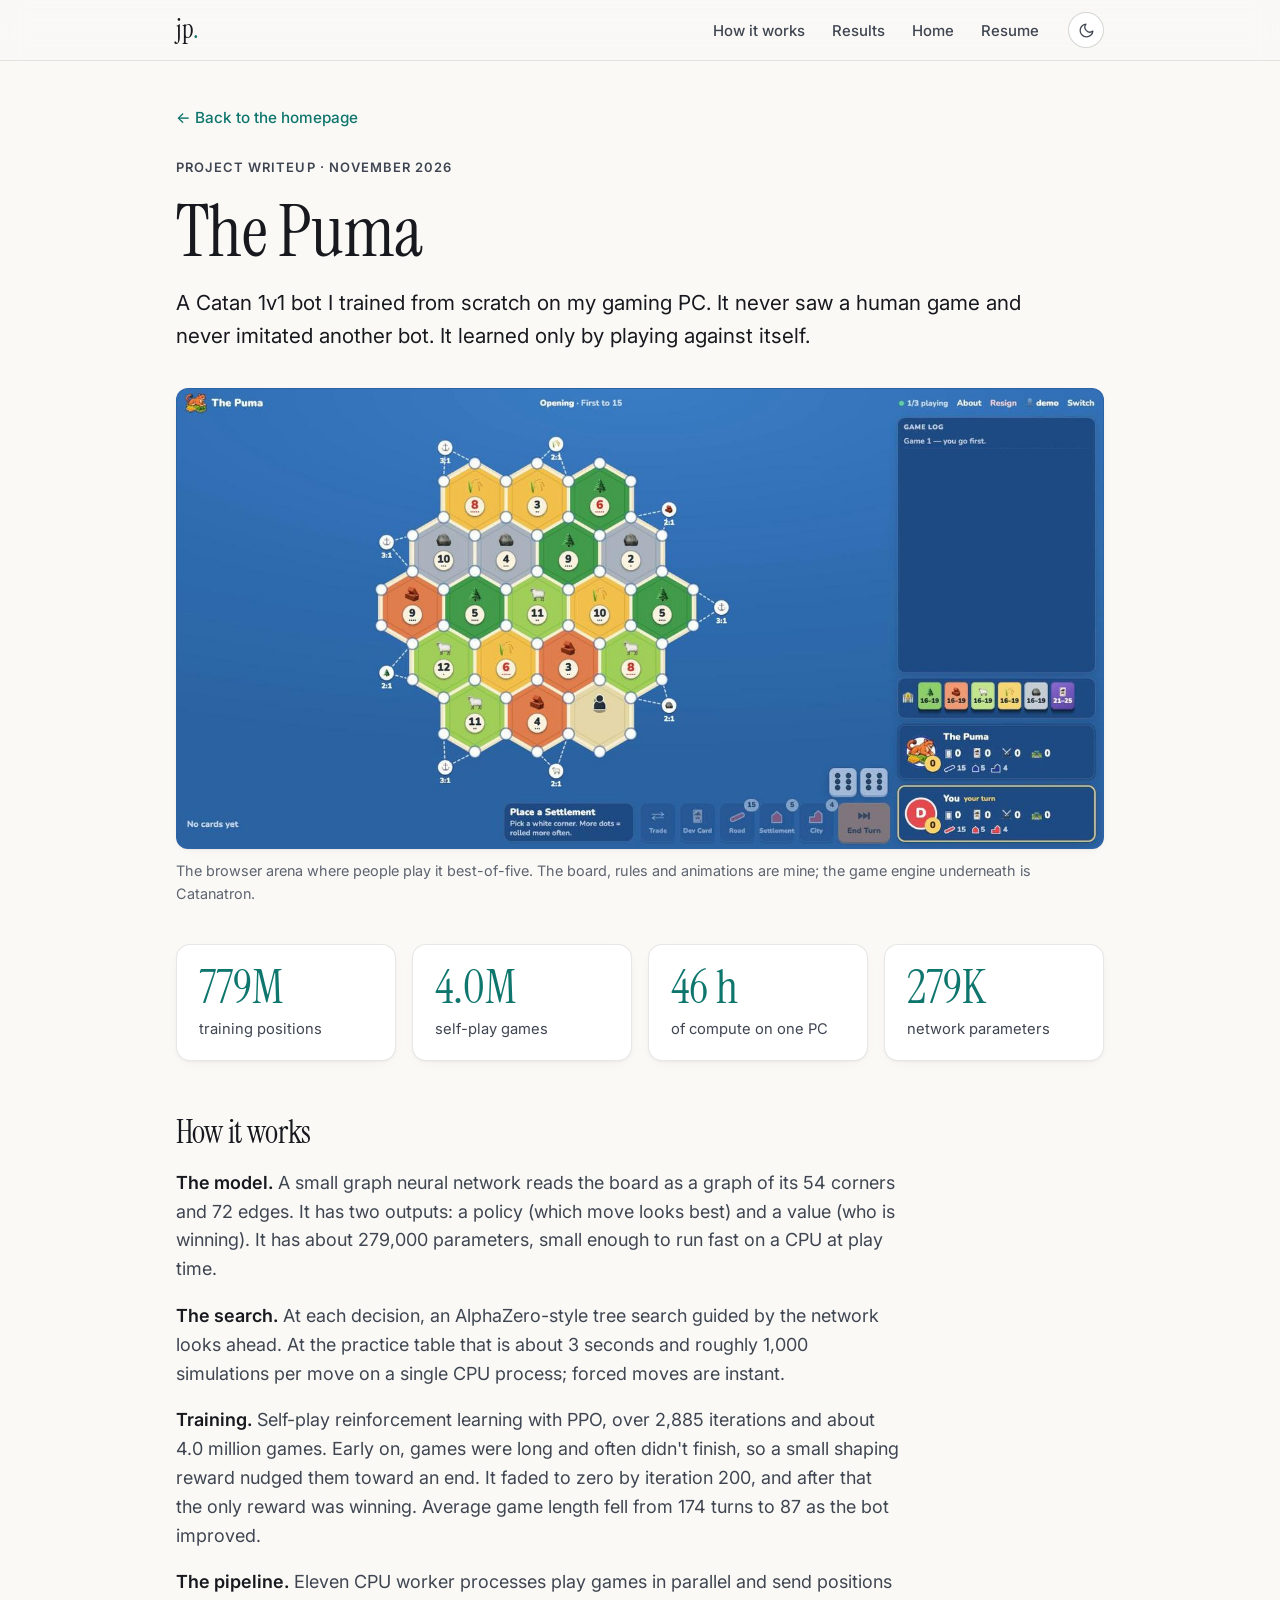
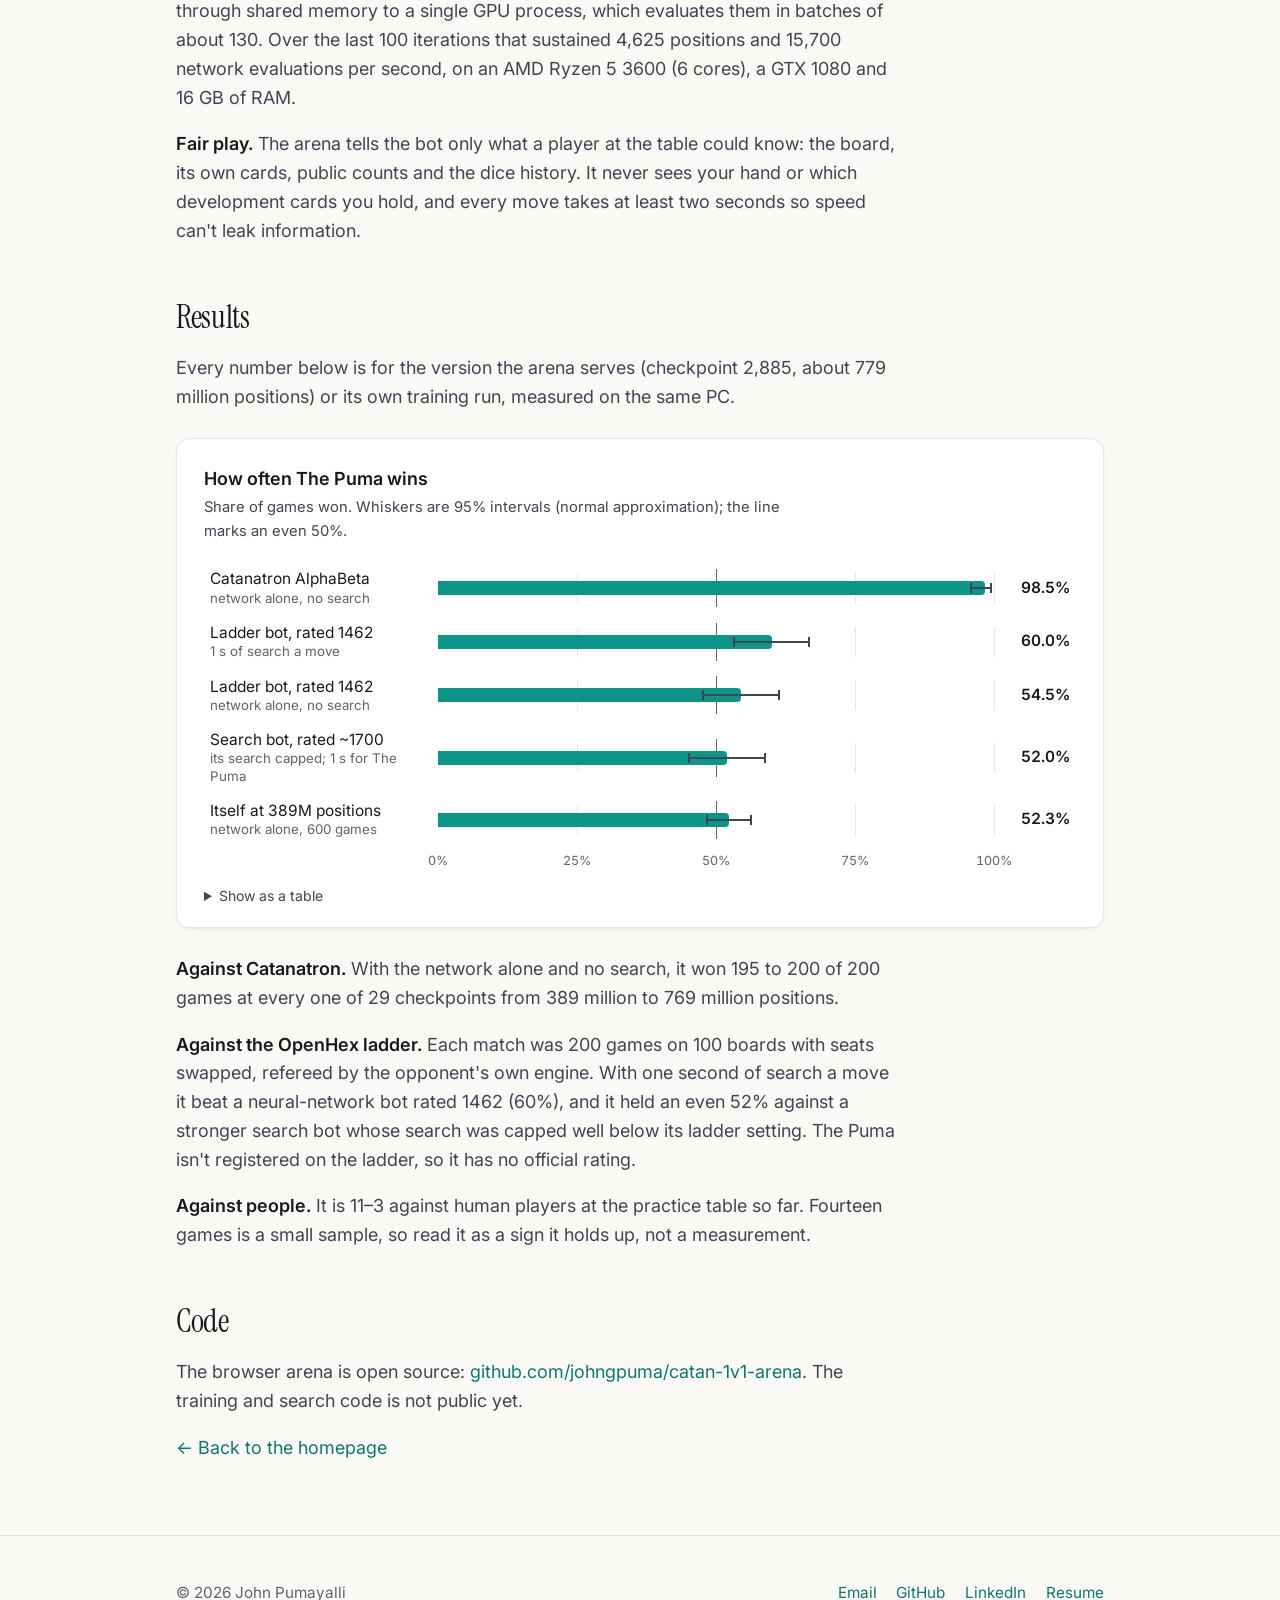
==== puma.html @ 387563f1 "Site: research-based redesign and a Puma writeup page Typography and color from the readability lite" ====
<!DOCTYPE html>
<html lang="en">
<head>
  <meta charset="UTF-8" />
  <meta name="viewport" content="width=device-width, initial-scale=1.0" />
  <title>The Puma · John Pumayalli</title>
  <meta name="description" content="The Puma: a Catan 1v1 bot trained from scratch by self-play reinforcement learning on one gaming PC. How it works, how it was trained, and how strong it is." />
  <meta name="theme-color" content="#faf9f6" />
  <script>
    (function () {
      var t = 'light';
      try { t = localStorage.getItem('theme') || 'light'; } catch (e) {}
      document.documentElement.setAttribute('data-theme', t === 'dark' ? 'dark' : 'light');
    })();
  </script>
  <link rel="preconnect" href="https://fonts.googleapis.com" />
  <link rel="preconnect" href="https://fonts.gstatic.com" crossorigin />
  <link href="https://fonts.googleapis.com/css2?family=Inter:wght@400;500;600&family=Instrument+Serif&display=swap" rel="stylesheet" />
  <link rel="stylesheet" href="styles.css" />
</head>
<body>

<nav class="top">
  <div class="container nav-inner">
    <a class="nav-logo" href="index.html">jp<span>.</span></a>
    <div class="nav-right">
      <ul class="nav-links">
        <li><a href="#how">How it works</a></li>
        <li><a href="#results">Results</a></li>
        <li><a href="index.html">Home</a></li>
        <li><a href="John_Pumayalli_Resume.pdf">Resume</a></li>
      </ul>
      <button class="theme-toggle" id="theme-toggle" type="button" aria-label="Switch to dark theme">
        <svg class="icon-moon" viewBox="0 0 24 24" fill="none" stroke="currentColor" stroke-width="1.8" stroke-linecap="round" stroke-linejoin="round" aria-hidden="true"><path d="M21 12.8A9 9 0 1 1 11.2 3a7 7 0 0 0 9.8 9.8z"/></svg>
        <svg class="icon-sun" viewBox="0 0 24 24" fill="none" stroke="currentColor" stroke-width="1.8" stroke-linecap="round" stroke-linejoin="round" aria-hidden="true"><circle cx="12" cy="12" r="4"/><path d="M12 2v2M12 20v2M4.9 4.9l1.4 1.4M17.7 17.7l1.4 1.4M2 12h2M20 12h2M4.9 19.1l1.4-1.4M17.7 6.3l1.4-1.4"/></svg>
      </button>
    </div>
  </div>
</nav>

<main class="container writeup">
  <a class="back" href="index.html#puma">← Back to the homepage</a>
  <p class="label">Project writeup · November 2026</p>
  <h1 style="font-size:clamp(2.8rem,6vw,4rem);line-height:1;margin-bottom:1rem">The Puma</h1>
  <p class="lede">A Catan 1v1 bot I trained from scratch on my gaming PC. It never saw a human game and never imitated another bot. It learned only by playing against itself.</p>

  <figure style="margin:2rem 0 0">
    <div class="shot"><img src="img/puma-arena.jpg" width="1400" height="693" alt="The Catan arena: a hex board of resource tiles with number tokens, a game log, the bank, and panels for The Puma and the human player." /></div>
    <figcaption class="cap">The browser arena where people play it best-of-five. The board, rules and animations are mine; the game engine underneath is Catanatron.</figcaption>
  </figure>

  <div class="stats" style="grid-template-columns:repeat(auto-fit,minmax(170px,1fr))">
    <div class="stat"><b>779M</b><span>training positions</span></div>
    <div class="stat"><b>4.0M</b><span>self-play games</span></div>
    <div class="stat"><b>46 h</b><span>of compute on one PC</span></div>
    <div class="stat"><b>279K</b><span>network parameters</span></div>
  </div>

  <h2 id="how">How it works</h2>
  <p><strong>The model.</strong> A small graph neural network reads the board as a graph of its 54 corners and 72 edges. It has two outputs: a policy (which move looks best) and a value (who is winning). It has about 279,000 parameters, small enough to run fast on a CPU at play time.</p>
  <p><strong>The search.</strong> At each decision, an AlphaZero-style tree search guided by the network looks ahead. At the practice table that is about 3 seconds and roughly 1,000 simulations per move on a single CPU process; forced moves are instant.</p>
  <p><strong>Training.</strong> Self-play reinforcement learning with PPO, over 2,885 iterations and about 4.0 million games. Early on, games were long and often didn't finish, so a small shaping reward nudged them toward an end. It faded to zero by iteration 200, and after that the only reward was winning. Average game length fell from 174 turns to 87 as the bot improved.</p>
  <p><strong>The pipeline.</strong> Eleven CPU worker processes play games in parallel and send positions through shared memory to a single GPU process, which evaluates them in batches of about 130. Over the last 100 iterations that sustained 4,625 positions and 15,700 network evaluations per second, on an AMD Ryzen 5 3600 (6 cores), a GTX 1080 and 16 GB of RAM.</p>
  <p><strong>Fair play.</strong> The arena tells the bot only what a player at the table could know: the board, its own cards, public counts and the dice history. It never sees your hand or which development cards you hold, and every move takes at least two seconds so speed can't leak information.</p>

  <h2 id="results">Results</h2>
  <p>Every number below is for the version the arena serves (checkpoint 2,885, about 779 million positions) or its own training run, measured on the same PC.</p>

  <figure class="chart" style="margin:1.5rem 0">
    <div class="chart-title">How often The Puma wins</div>
    <p class="chart-sub">Share of games won. Whiskers are 95% intervals (normal approximation); the line marks an even 50%.</p>
    <div class="bars">
      <div class="bar-row" tabindex="0" aria-label="Catanatron AlphaBeta: 98.5 percent">
        <div class="bar-name">Catanatron AlphaBeta<small>network alone, no search</small></div>
        <div class="track" aria-hidden="true"><span class="grid" style="left:25%"></span><span class="grid" style="left:75%"></span><span class="grid" style="left:100%"></span><span class="even" style="left:50%"></span><span class="fill" style="width:98.5%"></span><span class="ci" style="left:96%;width:3.5%"></span></div>
        <div class="val">98.5%</div>
        <div class="tip" role="tooltip">197 of 200 games.</div>
      </div>
      <div class="bar-row" tabindex="0" aria-label="Ladder bot rated 1462 with search: 60 percent">
        <div class="bar-name">Ladder bot, rated 1462<small>1 s of search a move</small></div>
        <div class="track" aria-hidden="true"><span class="grid" style="left:25%"></span><span class="grid" style="left:75%"></span><span class="grid" style="left:100%"></span><span class="even" style="left:50%"></span><span class="fill" style="width:60%"></span><span class="ci" style="left:53.2%;width:13.6%"></span></div>
        <div class="val">60.0%</div>
        <div class="tip" role="tooltip">120 of 200 games.</div>
      </div>
      <div class="bar-row" tabindex="0" aria-label="Ladder bot rated 1462, network alone: 54.5 percent">
        <div class="bar-name">Ladder bot, rated 1462<small>network alone, no search</small></div>
        <div class="track" aria-hidden="true"><span class="grid" style="left:25%"></span><span class="grid" style="left:75%"></span><span class="grid" style="left:100%"></span><span class="even" style="left:50%"></span><span class="fill" style="width:54.5%"></span><span class="ci" style="left:47.6%;width:13.8%"></span></div>
        <div class="val">54.5%</div>
        <div class="tip" role="tooltip">109 of 200 games.</div>
      </div>
      <div class="bar-row" tabindex="0" aria-label="Search bot rated about 1700: 52 percent">
        <div class="bar-name">Search bot, rated ~1700<small>its search capped; 1 s for The Puma</small></div>
        <div class="track" aria-hidden="true"><span class="grid" style="left:25%"></span><span class="grid" style="left:75%"></span><span class="grid" style="left:100%"></span><span class="even" style="left:50%"></span><span class="fill" style="width:52%"></span><span class="ci" style="left:45.1%;width:13.8%"></span></div>
        <div class="val">52.0%</div>
        <div class="tip" role="tooltip">104 of 200 games.</div>
      </div>
      <div class="bar-row" tabindex="0" aria-label="Its own 389M-position version: 52.3 percent">
        <div class="bar-name">Itself at 389M positions<small>network alone, 600 games</small></div>
        <div class="track" aria-hidden="true"><span class="grid" style="left:25%"></span><span class="grid" style="left:75%"></span><span class="grid" style="left:100%"></span><span class="even" style="left:50%"></span><span class="fill" style="width:52.3%"></span><span class="ci" style="left:48.3%;width:8%"></span></div>
        <div class="val">52.3%</div>
        <div class="tip" role="tooltip">314 of 600 games.</div>
      </div>
    </div>
    <div class="axis" aria-hidden="true">
      <div></div>
      <div class="ticks"><span style="left:0%">0%</span><span style="left:25%">25%</span><span style="left:50%">50%</span><span style="left:75%">75%</span><span style="left:100%">100%</span></div>
      <div></div>
    </div>
    <figcaption class="chart-foot">
      <details>
        <summary>Show as a table</summary>
        <table class="data">
          <thead><tr><th>Opponent</th><th>Setup</th><th>Won</th><th>Win rate</th><th>95% interval</th></tr></thead>
          <tbody>
            <tr><td>Catanatron AlphaBeta (depth 2, no peeking at hidden cards)</td><td>network alone</td><td>197 / 200</td><td>98.5%</td><td>≈96–99.5%</td></tr>
            <tr><td>OpenHex ladder bot, neural network, rated 1462</td><td>1 s search</td><td>120 / 200</td><td>60.0%</td><td>±6.8</td></tr>
            <tr><td>OpenHex ladder bot, neural network, rated 1462</td><td>network alone</td><td>109 / 200</td><td>54.5%</td><td>±6.9</td></tr>
            <tr><td>OpenHex search bot, rated ~1700, search capped below its ladder setting</td><td>1 s search</td><td>104 / 200</td><td>52.0%</td><td>±6.9</td></tr>
            <tr><td>Its own 389M-position checkpoint</td><td>network alone</td><td>314 / 600</td><td>52.3%</td><td>±4.0</td></tr>
          </tbody>
        </table>
      </details>
    </figcaption>
  </figure>

  <p><strong>Against Catanatron.</strong> With the network alone and no search, it won 195 to 200 of 200 games at every one of 29 checkpoints from 389 million to 769 million positions.</p>
  <p><strong>Against the OpenHex ladder.</strong> Each match was 200 games on 100 boards with seats swapped, refereed by the opponent's own engine. With one second of search a move it beat a neural-network bot rated 1462 (60%), and it held an even 52% against a stronger search bot whose search was capped well below its ladder setting. The Puma isn't registered on the ladder, so it has no official rating.</p>
  <p><strong>Against people.</strong> It is 11–3 against human players at the practice table so far. Fourteen games is a small sample, so read it as a sign it holds up, not a measurement.</p>

  <h2>Code</h2>
  <p>The browser arena is open source: <a href="https://github.com/johngpuma/catan-1v1-arena" target="_blank" rel="noopener">github.com/johngpuma/catan-1v1-arena</a>. The training and search code is not public yet.</p>
  <p style="margin-bottom:4rem"><a href="index.html">← Back to the homepage</a></p>
</main>

<footer>
  <div class="container foot">
    <span>© 2026 John Pumayalli</span>
    <nav aria-label="Contact"><a href="mailto:johnpuma@stanford.edu">Email</a><a href="https://github.com/johngpuma" target="_blank" rel="noopener">GitHub</a><a href="https://linkedin.com/in/johnpumayalli" target="_blank" rel="noopener">LinkedIn</a><a href="John_Pumayalli_Resume.pdf">Resume</a></nav>
  </div>
</footer>

<script src="theme.js"></script>
</body>
</html>
---- styles.css ----
/* johngpuma.github.io — shared styles for index.html and puma.html.
   Type and color choices follow the readability research summarized in
   the 2026-11 redesign: 18px body (17px on phones), 1.6 line height,
   prose capped near 66 characters, body text at 7:1+ contrast and
   secondary text at 4.5:1+, light theme by default with a dark toggle,
   the display serif used only at 28px and up. */

*, *::before, *::after { box-sizing: border-box; margin: 0; padding: 0; }

:root {
  color-scheme: light;
  --bg: #faf9f6;
  --surface: #ffffff;
  --surface-2: #f2f0eb;
  --line: rgba(24, 24, 20, 0.10);
  --line-strong: rgba(24, 24, 20, 0.18);
  --text: #17191e;      /* ~16:1 on --bg */
  --text-2: #3f4652;    /* ~9.5:1 */
  --text-3: #5d6470;    /* ~5.8:1, the lightest text on the page */
  --accent: #0f766e;    /* ~5.3:1, used for links and labels */
  --accent-hover: #0b5c56;
  --accent-soft: rgba(15, 118, 110, 0.08);
  --accent-line: rgba(15, 118, 110, 0.28);
  --on-accent: #ffffff;
  --bar: #0d9488;
  --nav-bg: rgba(250, 249, 246, 0.86);
  --shadow: 0 1px 2px rgba(20, 20, 15, 0.04), 0 4px 16px -8px rgba(20, 20, 15, 0.10);

  --serif: 'Instrument Serif', Georgia, serif;
  --sans: 'Inter', system-ui, -apple-system, 'Segoe UI', sans-serif;
  --measure: 66ch;
}

:root[data-theme="dark"] {
  color-scheme: dark;
  --bg: #111418;
  --surface: #181c22;
  --surface-2: #20252d;
  --line: rgba(255, 255, 255, 0.09);
  --line-strong: rgba(255, 255, 255, 0.17);
  --text: #e6e9ee;      /* off-white, not pure white */
  --text-2: #b6bec9;
  --text-3: #8f99a6;    /* ~6:1 on --bg */
  --accent: #2dd4bf;
  --accent-hover: #5eead4;
  --accent-soft: rgba(45, 212, 191, 0.10);
  --accent-line: rgba(45, 212, 191, 0.30);
  --on-accent: #0b1013;
  --bar: #13a595;
  --nav-bg: rgba(17, 20, 24, 0.86);
  --shadow: none;
}

html { font-size: 18px; scroll-behavior: smooth; scroll-padding-top: 76px; }
body {
  background: var(--bg);
  color: var(--text);
  font-family: var(--sans);
  font-size: 1rem;
  line-height: 1.6;
  -webkit-font-smoothing: antialiased;
}
a { color: var(--accent); text-decoration: none; }
a:hover { color: var(--accent-hover); text-decoration: underline; text-underline-offset: 3px; }
strong { font-weight: 600; color: var(--text); }
::selection { background: var(--accent-soft); }

.container { max-width: 1000px; margin: 0 auto; padding: 0 2rem; }
.prose { max-width: var(--measure); }

/* ── NAV ── */
nav.top {
  position: sticky; top: 0; z-index: 50;
  background: var(--nav-bg);
  backdrop-filter: saturate(160%) blur(12px);
  -webkit-backdrop-filter: saturate(160%) blur(12px);
  border-bottom: 1px solid var(--line);
}
.nav-inner { display: flex; align-items: center; justify-content: space-between; height: 60px; gap: 1rem; }
.nav-logo { font-family: var(--serif); font-size: 1.45rem; color: var(--text); }
.nav-logo:hover { color: var(--text); text-decoration: none; }
.nav-logo span { color: var(--accent); }
.nav-right { display: flex; align-items: center; gap: 1.6rem; }
.nav-links { display: flex; gap: 1.5rem; list-style: none; }
.nav-links a { font-size: 0.83rem; font-weight: 500; color: var(--text-2); }
.nav-links a:hover { color: var(--accent); text-decoration: none; }
.theme-toggle {
  width: 36px; height: 36px; display: inline-grid; place-items: center;
  border-radius: 999px; border: 1px solid var(--line-strong);
  background: var(--surface); color: var(--text-2); cursor: pointer;
}
.theme-toggle:hover { color: var(--accent); border-color: var(--accent-line); }
.theme-toggle svg { width: 17px; height: 17px; }
.theme-toggle .icon-sun { display: none; }
:root[data-theme="dark"] .theme-toggle .icon-sun { display: block; }
:root[data-theme="dark"] .theme-toggle .icon-moon { display: none; }

/* ── SECTIONS ── */
section { padding: 4.5rem 0; }
section + section { border-top: 1px solid var(--line); }
.label {
  font-size: 0.72rem; font-weight: 600; letter-spacing: 0.08em; text-transform: uppercase;
  color: var(--accent); margin-bottom: 0.5rem;
}
h1, h2 { font-family: var(--serif); font-weight: 400; letter-spacing: -0.01em; color: var(--text); }
h2 { font-size: 2.1rem; line-height: 1.15; margin-bottom: 1.6rem; }
h3 { font-size: 1.06rem; font-weight: 600; line-height: 1.35; letter-spacing: -0.01em; }

/* ── HERO ── */
.hero { padding: 4.5rem 0 4rem; }
.hero h1 { font-size: clamp(3rem, 7vw, 4.6rem); line-height: 1; margin-bottom: 1rem; }
.hero .pitch { font-size: 1.3rem; line-height: 1.45; font-weight: 500; color: var(--text); max-width: 34ch; margin-bottom: 1.1rem; }
.status {
  display: inline-flex; align-items: center; gap: 0.55rem;
  font-size: 0.86rem; font-weight: 500; color: var(--text);
  background: var(--accent-soft); border: 1px solid var(--accent-line);
  border-radius: 999px; padding: 0.3rem 0.85rem; margin-bottom: 1.3rem;
}
.status .dot { width: 8px; height: 8px; border-radius: 50%; background: var(--accent); flex-shrink: 0; }
.hero .intro { color: var(--text-2); margin-bottom: 0.4rem; }
.hero .facts { font-size: 0.9rem; color: var(--text-3); margin-bottom: 1.8rem; }
.buttons { display: flex; flex-wrap: wrap; gap: 0.6rem; }
.btn {
  display: inline-flex; align-items: center; gap: 0.4rem;
  font-size: 0.83rem; font-weight: 500; line-height: 1;
  padding: 0.7rem 1.1rem; border-radius: 999px;
  border: 1px solid var(--line-strong); background: var(--surface); color: var(--text);
}
.btn:hover { text-decoration: none; border-color: var(--accent-line); color: var(--accent); }
.btn-primary { background: var(--accent); border-color: var(--accent); color: var(--on-accent); font-weight: 600; }
.btn-primary:hover { background: var(--accent-hover); border-color: var(--accent-hover); color: var(--on-accent); }

/* ── PUMA ── */
.puma-grid { display: grid; grid-template-columns: minmax(0, 1fr) minmax(0, 1.15fr); gap: 2.5rem; align-items: start; }
#puma h2 { font-size: clamp(2.6rem, 5vw, 3.4rem); line-height: 1; margin-bottom: 1.4rem; }
.puma-kicker { font-size: 1.1rem; color: var(--text-2); margin: -0.9rem 0 1.2rem; }
.shot { border-radius: 12px; overflow: hidden; border: 1px solid var(--line); box-shadow: var(--shadow); background: #2f6cb4; }
.shot img { display: block; width: 100%; height: auto; }
figure figcaption.cap { font-size: 0.8rem; color: var(--text-3); margin-top: 0.55rem; }
.stats { display: grid; grid-template-columns: repeat(3, minmax(0, 1fr)); gap: 0.9rem; margin: 2.2rem 0; }
.stat { background: var(--surface); border: 1px solid var(--line); border-radius: 14px; padding: 1.1rem 1.2rem; box-shadow: var(--shadow); }
.stat b { display: block; font-family: var(--serif); font-weight: 400; font-size: 2.6rem; line-height: 1; color: var(--accent); margin-bottom: 0.4rem; font-variant-numeric: tabular-nums; }
.stat span { display: block; font-size: 0.82rem; line-height: 1.4; color: var(--text-2); }

/* ── LISTS (bullets) ── */
ul.points { list-style: none; display: grid; gap: 0.45rem; margin: 0.6rem 0 0; }
ul.points li { position: relative; padding-left: 1.05rem; color: var(--text-2); }
ul.points li::before { content: ""; position: absolute; left: 0; top: 0.68em; width: 5px; height: 5px; border-radius: 50%; background: var(--accent); }

/* ── CHART ── */
.chart { background: var(--surface); border: 1px solid var(--line); border-radius: 14px; padding: 1.4rem 1.5rem 1.1rem; box-shadow: var(--shadow); }
.chart-title { font-weight: 600; }
.chart-sub { font-size: 0.82rem; color: var(--text-3); margin: 0.15rem 0 1.1rem; }
.bar-row { position: relative; display: grid; grid-template-columns: 210px minmax(0, 1fr) 58px; gap: 1rem; align-items: center; padding: 0.45rem 0.35rem; border-radius: 8px; outline: none; }
.bar-row:hover, .bar-row:focus-visible { background: var(--surface-2); }
.bar-name { font-size: 0.86rem; line-height: 1.3; }
.bar-name small { display: block; font-size: 0.74rem; color: var(--text-3); }
.track { position: relative; height: 20px; }
.track .grid { position: absolute; top: -5px; bottom: -5px; width: 1px; background: var(--line); }
.track .even { position: absolute; top: -9px; bottom: -9px; width: 1px; background: var(--text-3); }
.fill { position: absolute; left: 0; top: 3px; height: 14px; background: var(--bar); border-radius: 0 4px 4px 0; }
.ci { position: absolute; top: 9px; height: 2px; background: var(--text-2); }
.ci::before, .ci::after { content: ""; position: absolute; top: -4px; width: 2px; height: 10px; background: var(--text-2); }
.ci::before { left: -1px; } .ci::after { right: -1px; }
.val { font-size: 0.86rem; font-weight: 600; text-align: right; font-variant-numeric: tabular-nums; }
.tip { display: none; position: absolute; z-index: 5; right: 0.35rem; bottom: calc(100% - 0.15rem); max-width: 320px; background: var(--text); color: var(--bg); font-size: 0.74rem; line-height: 1.45; padding: 0.5rem 0.7rem; border-radius: 8px; pointer-events: none; }
.bar-row:hover .tip, .bar-row:focus-visible .tip { display: block; }
.axis { display: grid; grid-template-columns: 210px minmax(0, 1fr) 58px; gap: 1rem; padding: 0.25rem 0.35rem 0; }
.ticks { position: relative; height: 18px; font-size: 0.7rem; color: var(--text-3); font-variant-numeric: tabular-nums; }
.ticks span { position: absolute; transform: translateX(-50%); white-space: nowrap; }
.chart-foot { font-size: 0.78rem; color: var(--text-3); margin-top: 0.9rem; line-height: 1.55; }
.chart-foot summary { cursor: pointer; color: var(--text-2); margin-top: 0.5rem; }
table.data { width: 100%; border-collapse: collapse; margin-top: 0.6rem; font-size: 0.8rem; color: var(--text-2); }
table.data th, table.data td { text-align: left; padding: 0.35rem 0.45rem; border-bottom: 1px solid var(--line); }
table.data th { color: var(--text); font-weight: 600; }

/* ── WORK + EXPERIENCE ROWS ── */
.rows { border-top: 1px solid var(--line); }
.row { display: grid; grid-template-columns: 9.5rem minmax(0, 1fr); gap: 1.6rem; padding: 1.6rem 0; border-bottom: 1px solid var(--line); }
.row .when { font-size: 0.8rem; color: var(--text-3); padding-top: 0.2rem; font-variant-numeric: tabular-nums; line-height: 1.5; }
.row .where { font-size: 0.88rem; color: var(--text-3); margin-top: 0.1rem; }
.row .result { margin-top: 0.45rem; color: var(--text); max-width: var(--measure); }
.row ul.points { max-width: var(--measure); }
.row .meta { display: flex; flex-wrap: wrap; align-items: center; gap: 0.4rem 1rem; margin-top: 0.8rem; font-size: 0.82rem; }
.row .meta .links { display: flex; gap: 1rem; font-weight: 500; }
.chips { display: flex; flex-wrap: wrap; gap: 0.35rem; }
.chip { font-size: 0.72rem; color: var(--text-2); background: var(--surface-2); border-radius: 6px; padding: 0.15rem 0.5rem; }
.also { margin-top: 1.5rem; font-size: 0.9rem; color: var(--text-2); max-width: var(--measure); }
.edu { margin-top: 2.6rem; }
.edu h3 { margin-bottom: 0.3rem; }
.edu p { color: var(--text-2); max-width: var(--measure); }

/* ── FOOTER ── */
footer { border-top: 1px solid var(--line); padding: 2.5rem 0 3rem; font-size: 0.85rem; color: var(--text-3); }
.foot { display: flex; justify-content: space-between; flex-wrap: wrap; gap: 1rem; }
.foot nav a { margin-left: 1.1rem; }

/* ── WRITEUP PAGE ── */
.writeup h2 { font-size: 1.75rem; margin: 3rem 0 1rem; }
.writeup p { color: var(--text-2); margin-bottom: 1rem; max-width: var(--measure); }
.writeup .lede { font-size: 1.15rem; color: var(--text); }
.back { display: inline-block; margin: 2.5rem 0 1.5rem; font-size: 0.85rem; font-weight: 500; }

/* ── RESPONSIVE ── */
@media (max-width: 860px) {
  .puma-grid { grid-template-columns: 1fr; gap: 1.8rem; }
}
@media (max-width: 600px) {
  html { font-size: 17px; }
  .container { padding: 0 1rem; }
  section { padding: 3.2rem 0; }
  .hero { padding: 3rem 0 3rem; }
  .nav-links { display: none; }
  .stats { grid-template-columns: 1fr; }
  .stat b { font-size: 2.3rem; }
  .row { grid-template-columns: 1fr; gap: 0.3rem; padding: 1.3rem 0; }
  .chart { padding: 1.1rem 0.9rem 0.9rem; }
  .bar-row { grid-template-columns: minmax(0, 1fr) 52px; row-gap: 0.35rem; }
  .bar-name { grid-column: 1 / -1; }
  .axis { grid-template-columns: minmax(0, 1fr) 52px; }
  .axis > :first-child { display: none; }
  .tip { left: 0.35rem; right: 0.35rem; max-width: none; }
}
@media (prefers-reduced-motion: reduce) { html { scroll-behavior: auto; } }
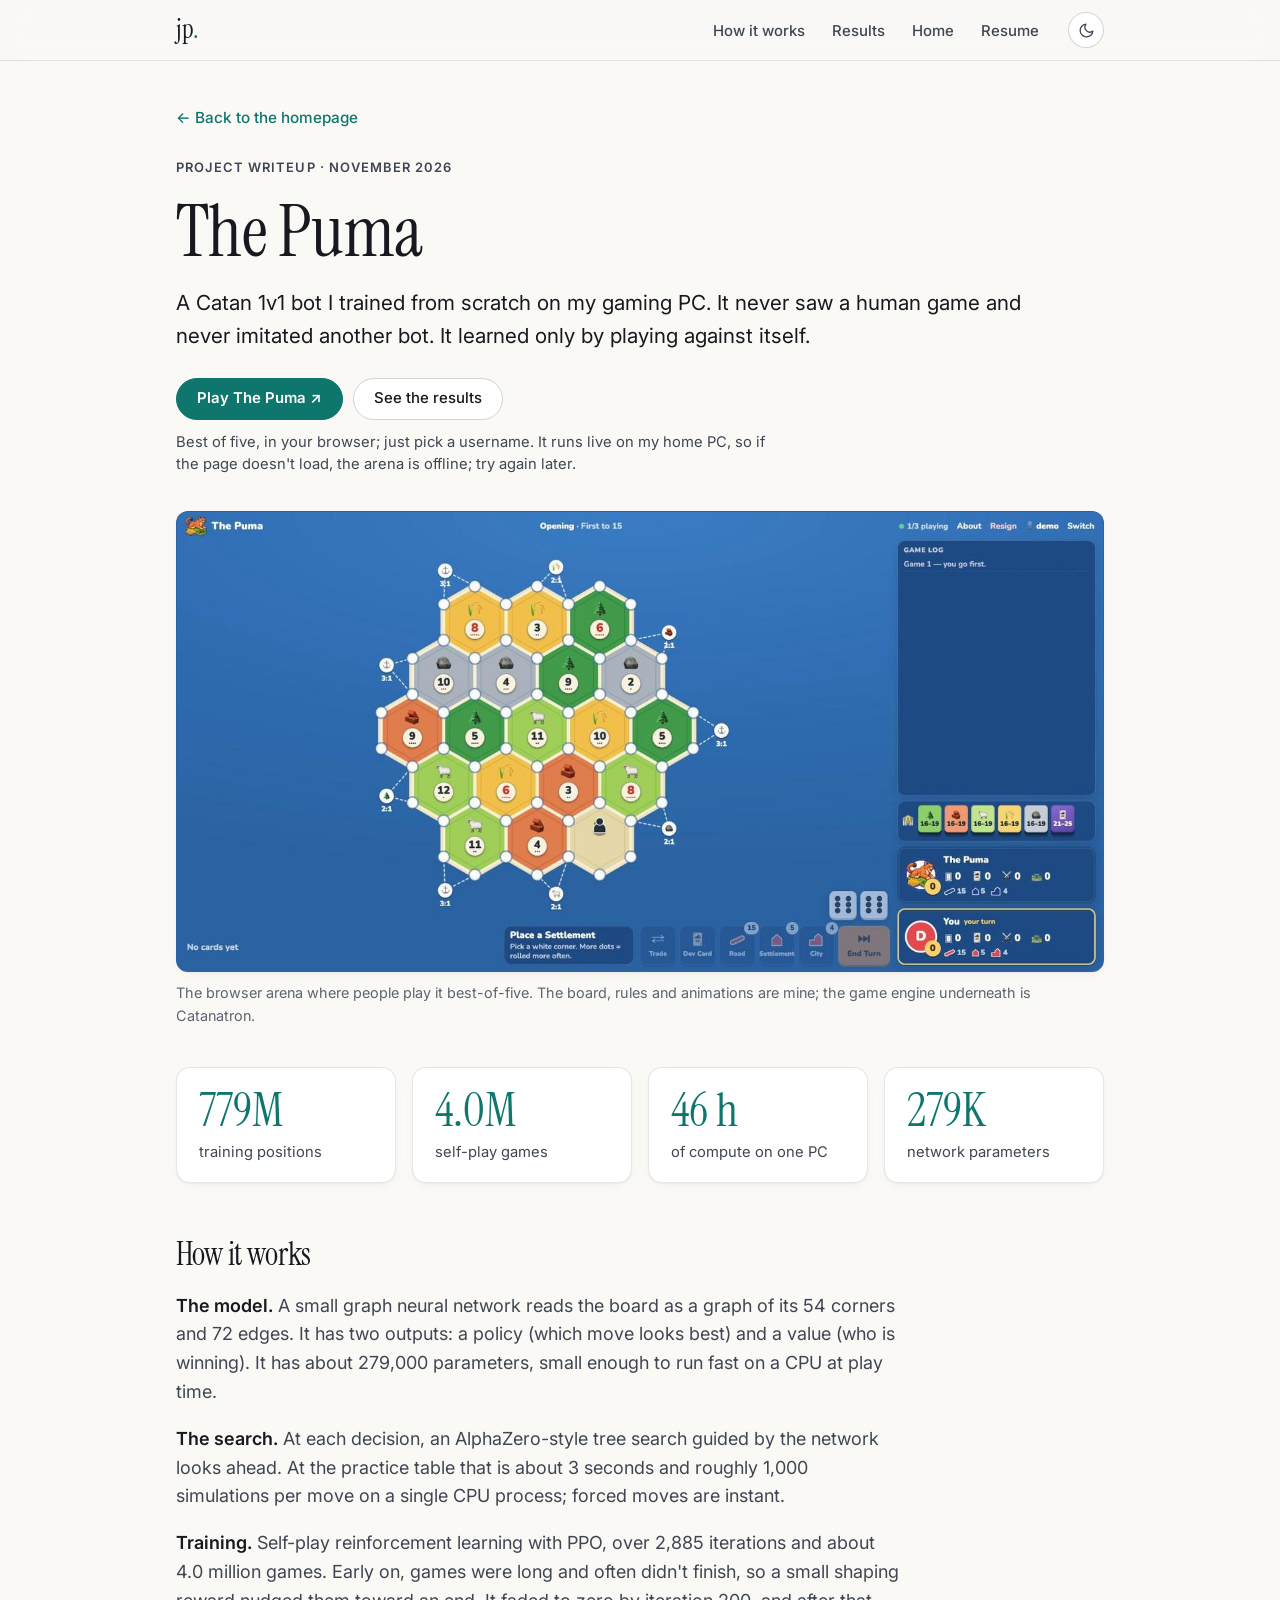
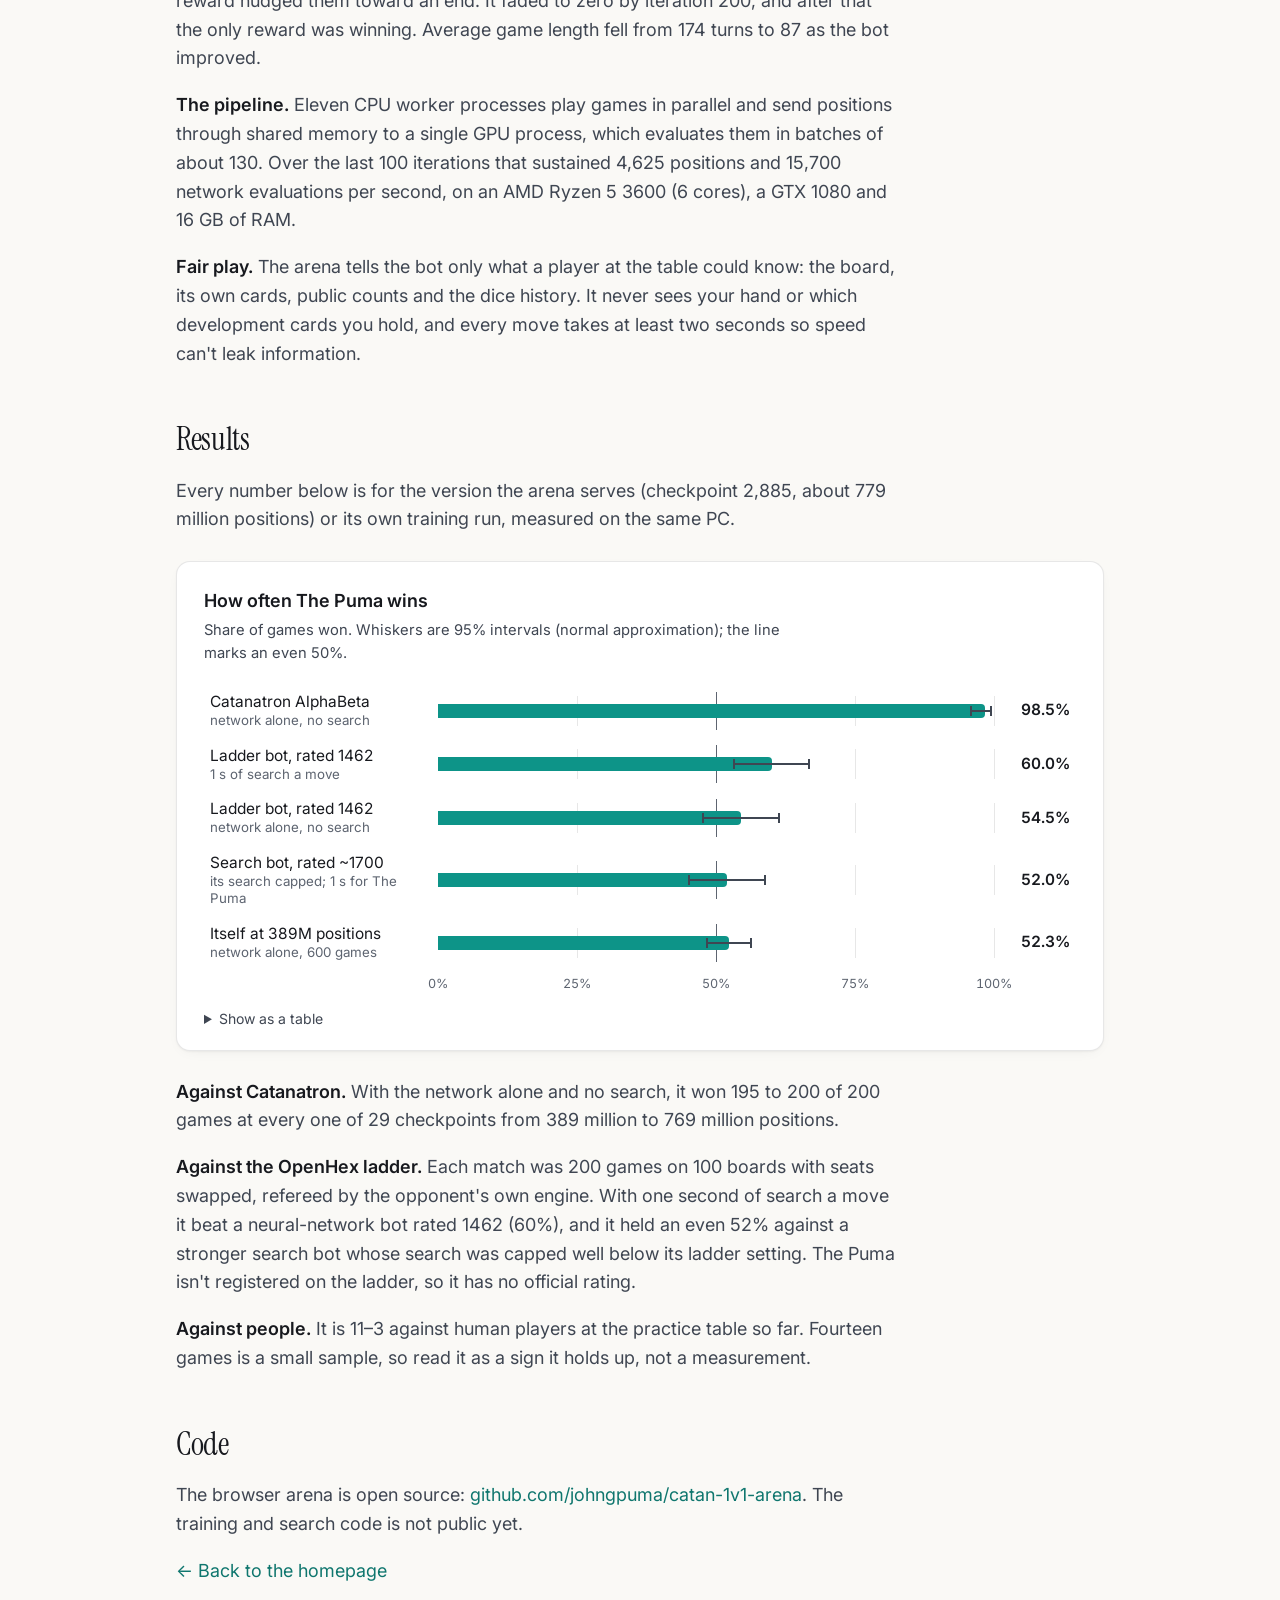
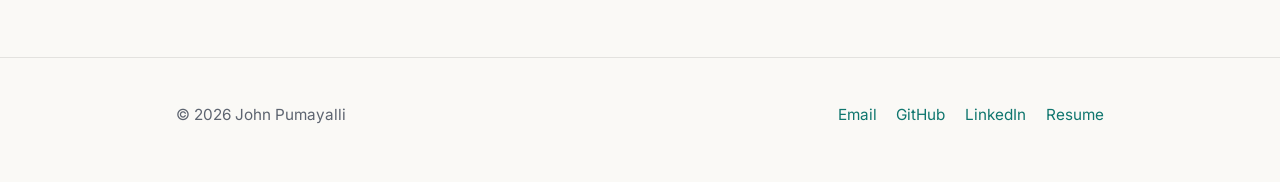
==== commit a38aaf95: "Site: Play The Puma button on the homepage and writeup Links to the live arena on the home PC, with " ====
--- a/puma.html
+++ b/puma.html
@@ -43,6 +43,11 @@
   <p class="label">Project writeup · November 2026</p>
   <h1 style="font-size:clamp(2.8rem,6vw,4rem);line-height:1;margin-bottom:1rem">The Puma</h1>
   <p class="lede">A Catan 1v1 bot I trained from scratch on my gaming PC. It never saw a human game and never imitated another bot. It learned only by playing against itself.</p>
+  <div class="buttons" style="margin-top:1.4rem">
+    <a class="btn btn-primary" href="https://storage-pc.tail9c6d7c.ts.net/" target="_blank" rel="noopener">Play The Puma ↗</a>
+    <a class="btn" href="#results">See the results</a>
+  </div>
+  <p class="play-note">Best of five, in your browser; just pick a username. It runs live on my home PC, so if the page doesn't load, the arena is offline; try again later.</p>
 
   <figure style="margin:2rem 0 0">
     <div class="shot"><img src="img/puma-arena.jpg" width="1400" height="693" alt="The Catan arena: a hex board of resource tiles with number tokens, a game log, the bank, and panels for The Puma and the human player." /></div>
--- a/styles.css
+++ b/styles.css
@@ -136,6 +136,9 @@
 .puma-kicker { font-size: 1.1rem; color: var(--text-2); margin: -0.9rem 0 1.2rem; }
 .shot { border-radius: 12px; overflow: hidden; border: 1px solid var(--line); box-shadow: var(--shadow); background: #2f6cb4; }
 .shot img { display: block; width: 100%; height: auto; }
+a.shot { display: block; transition: border-color 0.15s ease, transform 0.15s ease; }
+a.shot:hover { border-color: var(--accent-line); transform: translateY(-2px); }
+.play-note { font-size: 0.82rem; line-height: 1.45; color: var(--text-3); margin-top: 0.7rem; max-width: 46ch; }
 figure figcaption.cap { font-size: 0.8rem; color: var(--text-3); margin-top: 0.55rem; }
 .stats { display: grid; grid-template-columns: repeat(3, minmax(0, 1fr)); gap: 0.9rem; margin: 2.2rem 0; }
 .stat { background: var(--surface); border: 1px solid var(--line); border-radius: 14px; padding: 1.1rem 1.2rem; box-shadow: var(--shadow); }
